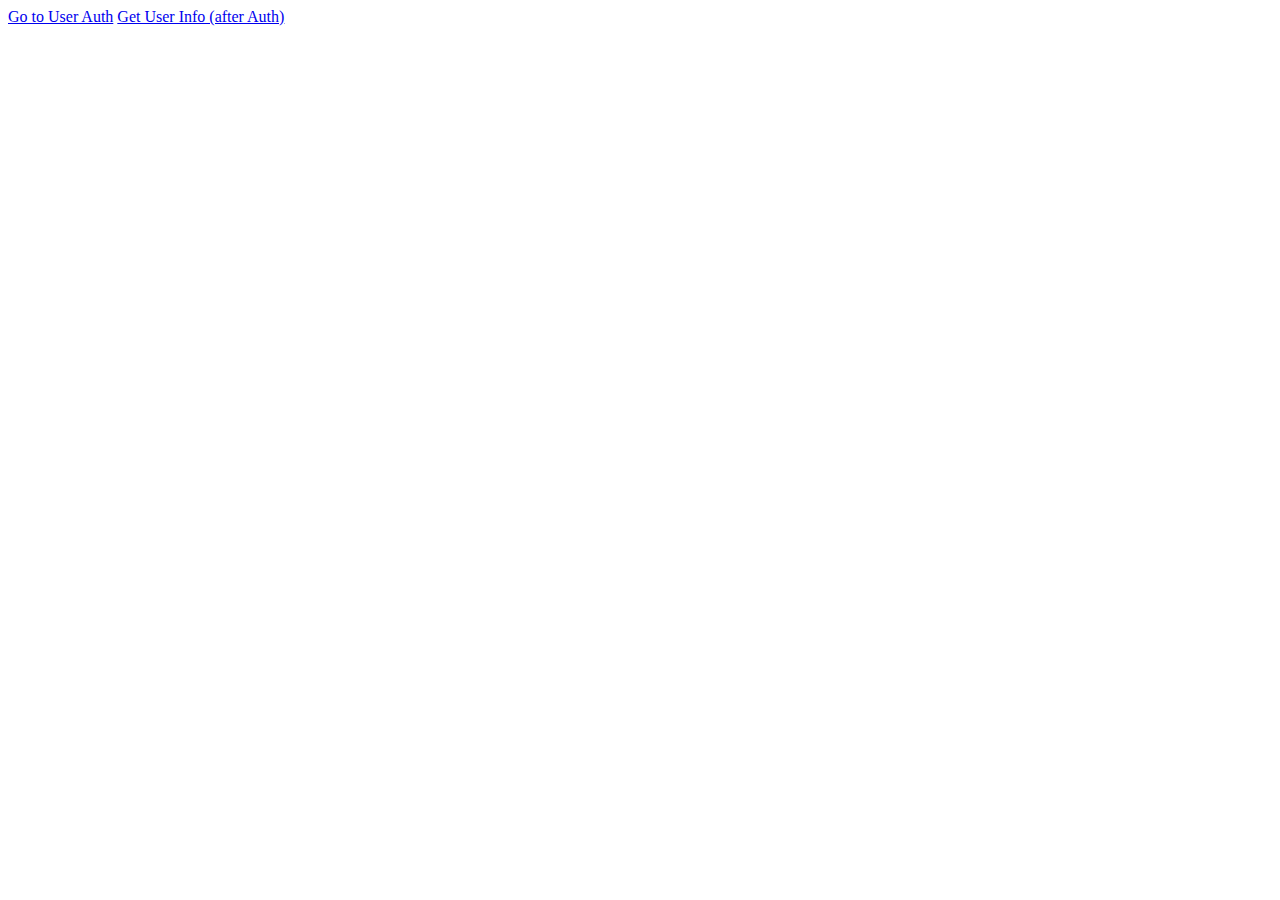
==== templates/index.html @ 14bfad2f "added get_user_test.html and relevant routes" ====
<!DOCTYPE html>
<html lang="en">
<head>
    <meta charset="UTF-8">
    <meta name="viewport" content="width=device-width, initial-scale=1">
    <title>Test</title>
</head>
<body>
    <a href="/auth">Go to User Auth</a>
    <a href="/user">Get User Info (after Auth)</a>
</body>
</html>
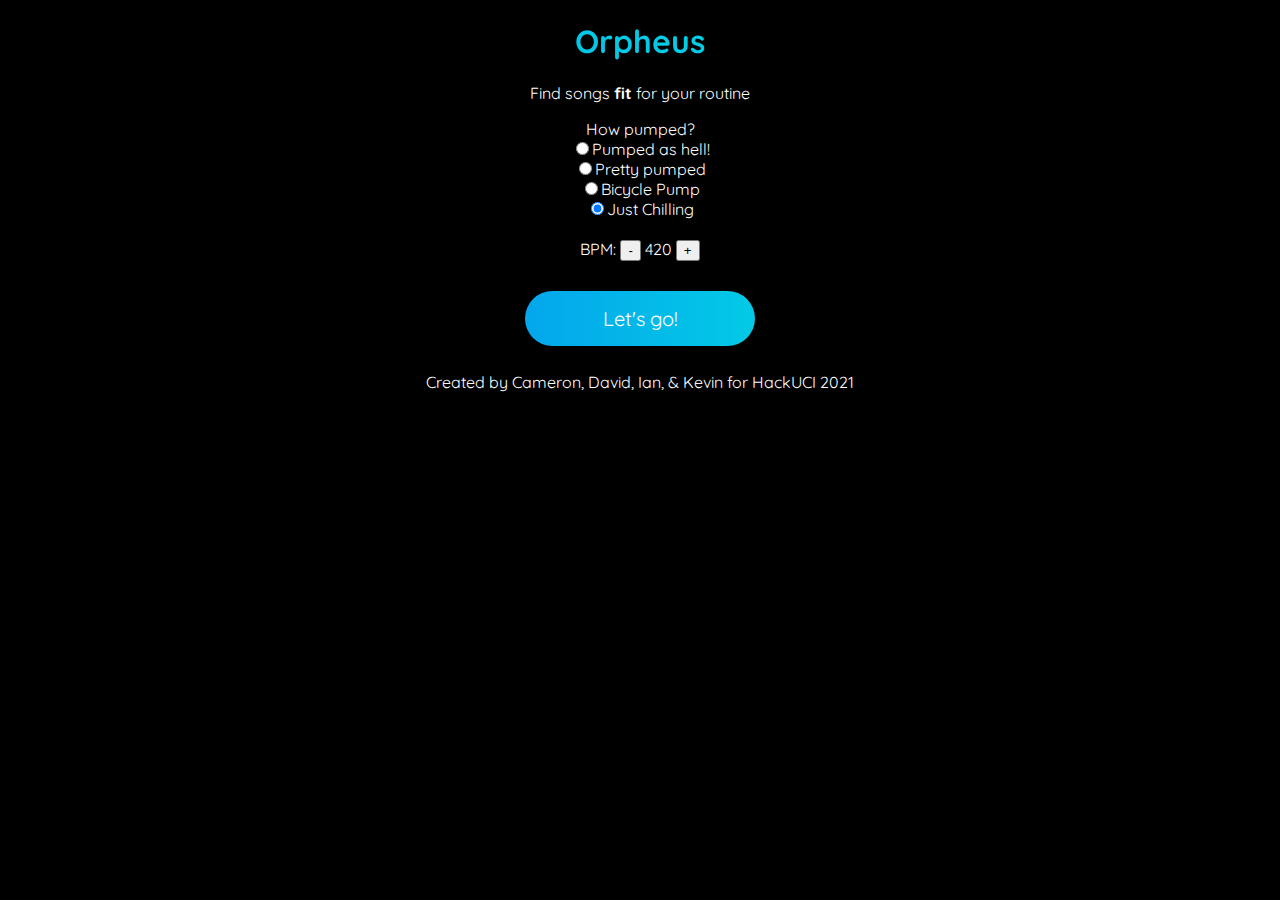
==== commit 08d2b656: "Added gradient to logotype & "Let's go!" button" ====
--- a/templates/index.html
+++ b/templates/index.html
@@ -1,12 +1,58 @@
-<!DOCTYPE html>
+<!doctype html>
 <html lang="en">
 <head>
     <meta charset="UTF-8">
-    <meta name="viewport" content="width=device-width, initial-scale=1">
-    <title>Test</title>
+    <meta name="viewport"
+          content="width=device-width, user-scalable=no, initial-scale=1.0, maximum-scale=1.0, minimum-scale=1.0">
+    <meta http-equiv="X-UA-Compatible" content="ie=edge">
+
+    <!-- Stylesheets -->
+    <link href="https://cdn.jsdelivr.net/npm/bootstrap@5.0.0-beta1/dist/css/bootstrap.min.css" rel="stylesheet" integrity="sha384-giJF6kkoqNQ00vy+HMDP7azOuL0xtbfIcaT9wjKHr8RbDVddVHyTfAAsrekwKmP1" crossorigin="anonymous">
+    <script src="https://cdn.jsdelivr.net/npm/bootstrap@5.0.0-beta1/dist/js/bootstrap.bundle.min.js" integrity="sha384-ygbV9kiqUc6oa4msXn9868pTtWMgiQaeYH7/t7LECLbyPA2x65Kgf80OJFdroafW" crossorigin="anonymous"></script>
+
+    <link rel="stylesheet" href="../static/main.css">
+
+    <link rel="preconnect" href="https://fonts.gstatic.com">
+    <link href="https://fonts.googleapis.com/css2?family=Quicksand:wght@400;500;700&display=swap" rel="stylesheet">
+
+    <title>Orpheus</title>
 </head>
 <body>
-    <a href="/auth">Go to User Auth</a>
-    <a href="/user">Get User Info (after Auth)</a>
+<h1 class="gradient-text">Orpheus</h1>
+<p>Find songs <b>fit</b> for your routine</p>
+
+<form action="/selections" method="post">
+    <div>
+        How pumped?
+        <div>
+            <input class="btn-check" type="radio" id="pumped_4" name="pumped" value="4"><label class="btn btn-secondary" for="pumped_4">Pumped as hell!</label>
+        </div>
+        <div>
+            <input class="btn-check" type="radio" id="pumped_3" name="pumped" value="3"><label class="btn btn-secondary" for="pumped_3">Pretty pumped</label>
+        </div>
+        <div>
+            <input class="btn-check" type="radio" id="pumped_2" name="pumped" value="2"><label class="btn btn-secondary" for="pumped_2">Bicycle Pump</label>
+        </div>
+        <div>
+            <input class="btn-check" type="radio" id="pumped_1" name="pumped" value="1" checked><label class="btn btn-secondary" for="pumped_1">Just Chilling</label>
+        </div>
+    </div>
+    <br>
+    <div id="bpm_selector">
+        BPM:
+        <button id="bpm_minus">-</button>
+        <span id="bpm_val">420</span>
+        <button id="bpm_plus">+</button>
+    </div>
+    <br>
+    <a class="gradient-button gradient-button-1">Let's go!</a>
+</form>
+
+<footer>
+    <div class="fixed-bottom">
+    <p>Created by Cameron, David, Ian, & Kevin for HackUCI 2021</p>
+    </div>
+</footer>
+
 </body>
 </html>--- a/static/main.css
+++ b/static/main.css
@@ -0,0 +1,47 @@
+body {
+    font-family: 'Quicksand', sans-serif;
+    background-color: black;
+    color: white;
+    text-align: center;
+}
+
+.gradient-text {
+
+}
+
+.gradient-text {
+    background-color: black;
+    background-image: linear-gradient(45deg, #04A6EC, #00EEE0);
+    background-size: 100%;
+    background-repeat: repeat;
+    -webkit-background-clip: text;
+    -webkit-text-fill-color: transparent;
+    -moz-background-clip: text;
+    -moz-text-fill-color: transparent;
+}
+
+
+.gradient-button {
+    margin: 10px;
+    font-size: 20px;
+    padding: 15px;
+    text-align: center;
+    transition: 0.5s;
+    background-size: 200% auto;
+    color: #FFF;
+    box-shadow: 0 0 20px #eee;
+    border-radius: 10px;
+    width: 200px;
+    box-shadow: 0 1px 3px rgba(0,0,0,0.12), 0 1px 2px rgba(0,0,0,0.24);
+    transition: all 0.3s cubic-bezier(.25,.8,.25,1);
+    cursor: pointer;
+    display: inline-block;
+    border-radius: 30px;
+}
+.gradient-button:hover{
+    box-shadow: 0 10px 20px rgba(0,0,0,0.19), 0 6px 6px rgba(0,0,0,0.23);
+    margin: 8px 10px 12px;
+}
+
+.gradient-button-1 {background-image: linear-gradient(to right, #04A6EC 0%, #00EEE0 100%)}
+.gradient-button-1:hover { background-position: right center; }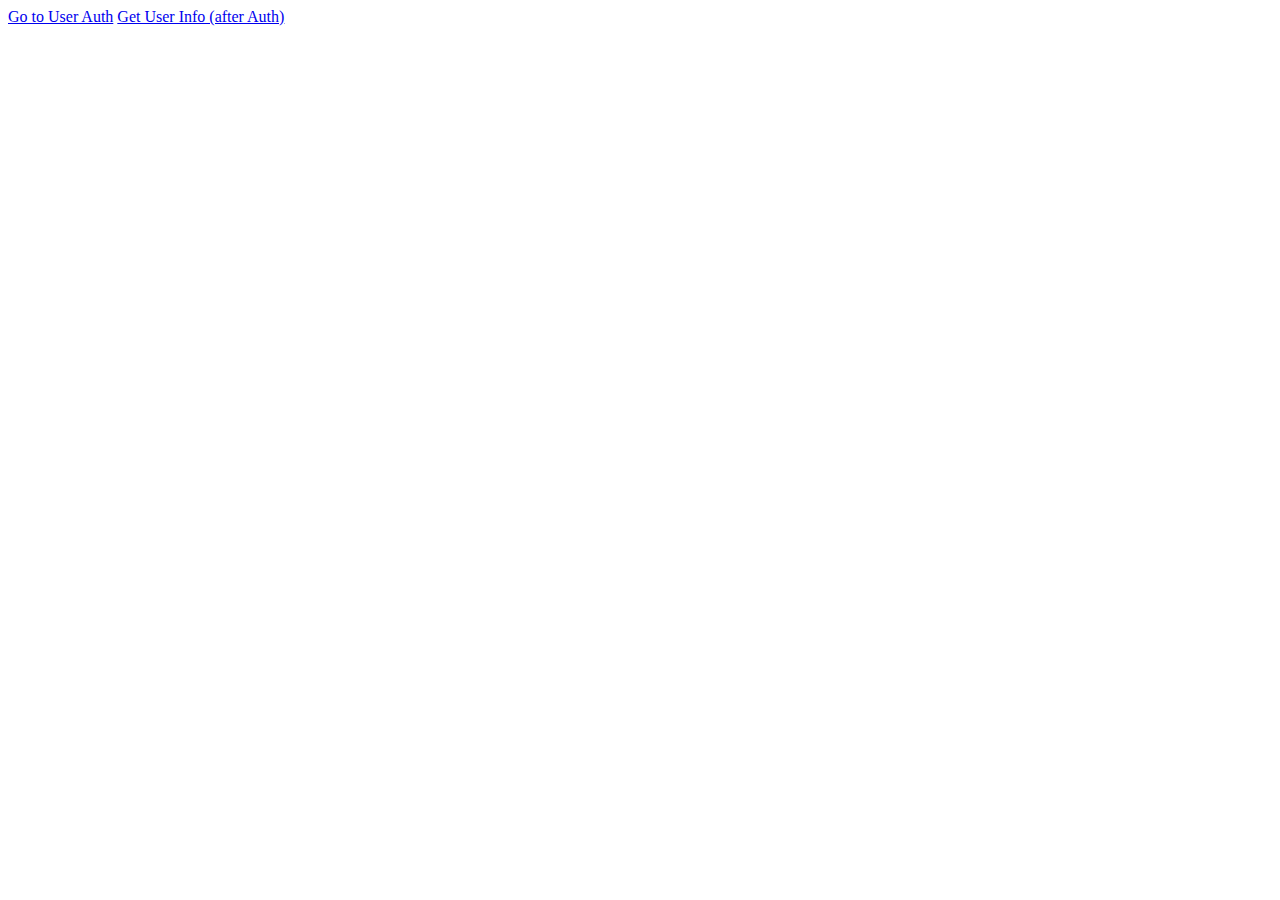
==== commit 14567e6d: "session saves auth_header, create playlist is functional" ====
--- a/templates/index.html
+++ b/templates/index.html
@@ -1,58 +1,12 @@
-<!doctype html>
+<!DOCTYPE html>
 <html lang="en">
 <head>
     <meta charset="UTF-8">
-    <meta name="viewport"
-          content="width=device-width, user-scalable=no, initial-scale=1.0, maximum-scale=1.0, minimum-scale=1.0">
-    <meta http-equiv="X-UA-Compatible" content="ie=edge">
-
-    <!-- Stylesheets -->
-    <link href="https://cdn.jsdelivr.net/npm/bootstrap@5.0.0-beta1/dist/css/bootstrap.min.css" rel="stylesheet" integrity="sha384-giJF6kkoqNQ00vy+HMDP7azOuL0xtbfIcaT9wjKHr8RbDVddVHyTfAAsrekwKmP1" crossorigin="anonymous">
-    <script src="https://cdn.jsdelivr.net/npm/bootstrap@5.0.0-beta1/dist/js/bootstrap.bundle.min.js" integrity="sha384-ygbV9kiqUc6oa4msXn9868pTtWMgiQaeYH7/t7LECLbyPA2x65Kgf80OJFdroafW" crossorigin="anonymous"></script>
-
-    <link rel="stylesheet" href="../static/main.css">
-
-    <link rel="preconnect" href="https://fonts.gstatic.com">
-    <link href="https://fonts.googleapis.com/css2?family=Quicksand:wght@400;500;700&display=swap" rel="stylesheet">
-
-    <title>Orpheus</title>
+    <meta name="viewport" content="width=device-width, initial-scale=1">
+    <title>Test</title>
 </head>
 <body>
-<h1 class="gradient-text">Orpheus</h1>
-<p>Find songs <b>fit</b> for your routine</p>
-
-<form action="/selections" method="post">
-    <div>
-        How pumped?
-        <div>
-            <input class="btn-check" type="radio" id="pumped_4" name="pumped" value="4"><label class="btn btn-secondary" for="pumped_4">Pumped as hell!</label>
-        </div>
-        <div>
-            <input class="btn-check" type="radio" id="pumped_3" name="pumped" value="3"><label class="btn btn-secondary" for="pumped_3">Pretty pumped</label>
-        </div>
-        <div>
-            <input class="btn-check" type="radio" id="pumped_2" name="pumped" value="2"><label class="btn btn-secondary" for="pumped_2">Bicycle Pump</label>
-        </div>
-        <div>
-            <input class="btn-check" type="radio" id="pumped_1" name="pumped" value="1" checked><label class="btn btn-secondary" for="pumped_1">Just Chilling</label>
-        </div>
-    </div>
-    <br>
-    <div id="bpm_selector">
-        BPM:
-        <button id="bpm_minus">-</button>
-        <span id="bpm_val">420</span>
-        <button id="bpm_plus">+</button>
-    </div>
-    <br>
-    <a class="gradient-button gradient-button-1">Let's go!</a>
-</form>
-
-<footer>
-    <div class="fixed-bottom">
-    <p>Created by Cameron, David, Ian, & Kevin for HackUCI 2021</p>
-    </div>
-</footer>
-
+    <a href="/auth">Go to User Auth</a>
+    <a href="/user/">Get User Info (after Auth)</a>
 </body>
 </html>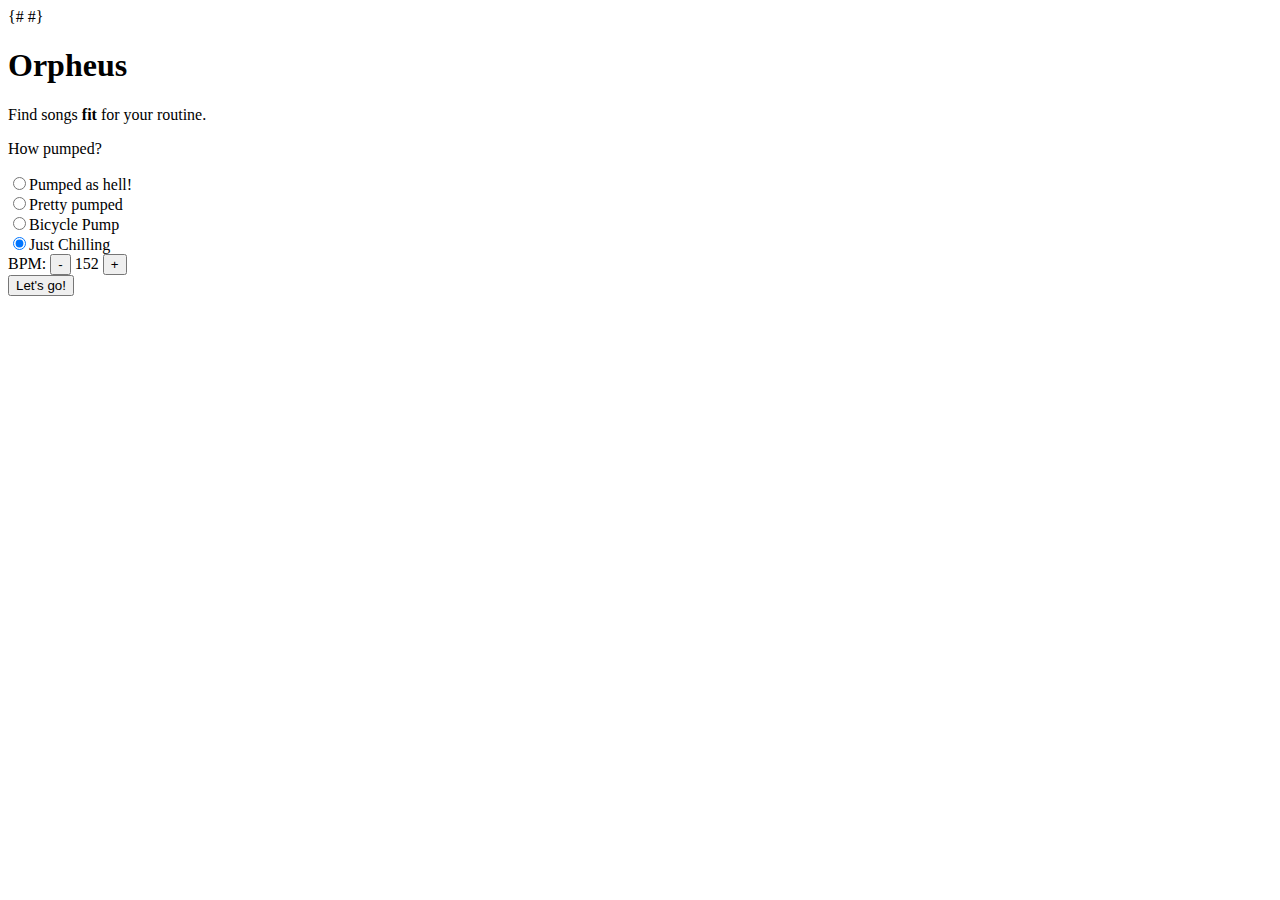
==== commit 851f5d26: "added javascript to BPM button" ====
--- a/templates/index.html
+++ b/templates/index.html
@@ -1,12 +1,53 @@
-<!DOCTYPE html>
+<!doctype html>
 <html lang="en">
 <head>
     <meta charset="UTF-8">
-    <meta name="viewport" content="width=device-width, initial-scale=1">
-    <title>Test</title>
+    <meta name="viewport"
+          content="width=device-width, user-scalable=no, initial-scale=1.0, maximum-scale=1.0, minimum-scale=1.0">
+    <meta http-equiv="X-UA-Compatible" content="ie=edge">
+
+    <!-- Stylesheets -->
+    <link href="https://cdn.jsdelivr.net/npm/bootstrap@5.0.0-beta1/dist/css/bootstrap.min.css" rel="stylesheet" integrity="sha384-giJF6kkoqNQ00vy+HMDP7azOuL0xtbfIcaT9wjKHr8RbDVddVHyTfAAsrekwKmP1" crossorigin="anonymous">
+    <script src="https://cdn.jsdelivr.net/npm/bootstrap@5.0.0-beta1/dist/js/bootstrap.bundle.min.js" integrity="sha384-ygbV9kiqUc6oa4msXn9868pTtWMgiQaeYH7/t7LECLbyPA2x65Kgf80OJFdroafW" crossorigin="anonymous"></script>
+
+    <link rel="stylesheet" href="../static/styles.css">
+{#    <link rel="script" href="../static/scripts.js">#}
+    <script type="text/javascript" src="../static/scripts.js"></script>
+    <link rel="preconnect" href="https://fonts.gstatic.com">
+    <link href="https://fonts.googleapis.com/css2?family=Quicksand:wght@300;400;500;600;700&display=swap" rel="stylesheet">
+
+    <title>Orpheus</title>
 </head>
 <body>
-    <a href="/auth">Go to User Auth</a>
-    <a href="/user/">Get User Info (after Auth)</a>
+    <h1 id="title">Orpheus</h1>
+    <p id="catchphrase">Find songs <strong>fit</strong> for your routine.</p>
+
+    <form action="/selections" method="post">
+        <div id="pumped_radio">
+            <p>How pumped?</p>
+            <div>
+                <input class="btn-check" type="radio" id="pumped_4" name="pumped" value="4"><label class="btn btn-secondary" for="pumped_4">Pumped as hell!</label>
+            </div>
+            <div>
+                <input class="btn-check" type="radio" id="pumped_3" name="pumped" value="3"><label class="btn btn-secondary" for="pumped_3">Pretty pumped</label>
+            </div>
+            <div>
+                <input class="btn-check" type="radio" id="pumped_2" name="pumped" value="2"><label class="btn btn-secondary" for="pumped_2">Bicycle Pump</label>
+            </div>
+            <div>
+                <input class="btn-check" type="radio" id="pumped_1" name="pumped" value="1" checked><label class="btn btn-secondary" for="pumped_1">Just Chilling</label>
+            </div>
+        </div>
+
+        <div id="bpm_selector">
+            <span>BPM:</span>
+            <button type="button" onClick="onClickDecBPM()" class="circle" id="bpm_minus">-</button>
+            <span id="bpm_val">152</span>
+            <button type="button" onClick="onClickIncBPM()" class="circle" id="bpm_plus">+</button>
+        </div>
+
+        <button class="submit">Let's go!</button>
+    </form>
+    <script type="text/javascript" src="../static/scripts.js"></script>
 </body>
 </html>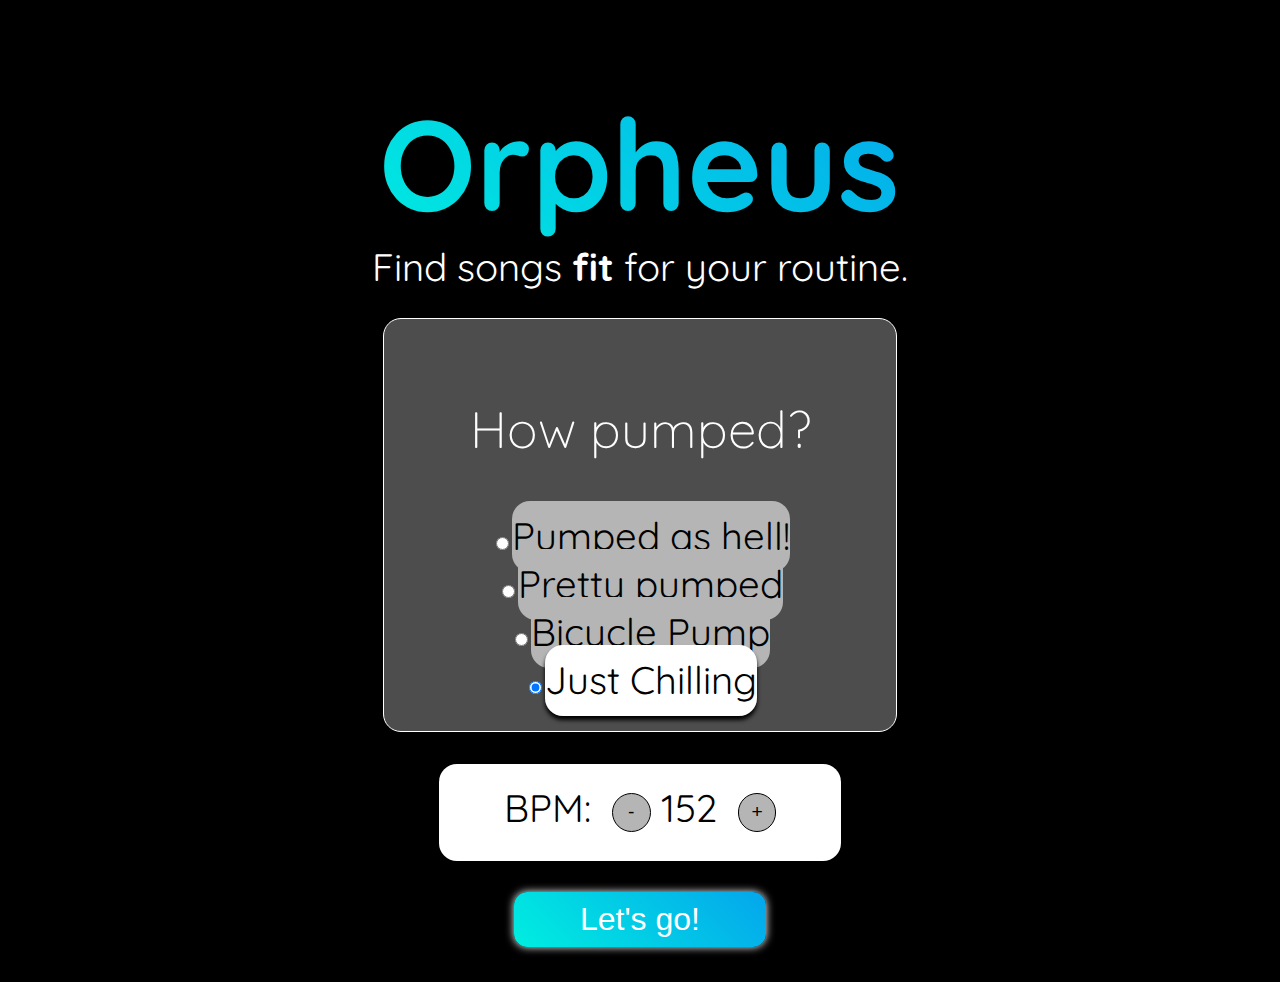
==== commit 89ee7721: "Merge remote-tracking branch 'origin/UI' into UI" ====
--- a/templates/index.html
+++ b/templates/index.html
@@ -11,8 +11,8 @@
     <script src="https://cdn.jsdelivr.net/npm/bootstrap@5.0.0-beta1/dist/js/bootstrap.bundle.min.js" integrity="sha384-ygbV9kiqUc6oa4msXn9868pTtWMgiQaeYH7/t7LECLbyPA2x65Kgf80OJFdroafW" crossorigin="anonymous"></script>
 
     <link rel="stylesheet" href="../static/styles.css">
-{#    <link rel="script" href="../static/scripts.js">#}
-    <script type="text/javascript" src="../static/scripts.js"></script>
+    <link rel="script" href="../static/scripts.js">
+
     <link rel="preconnect" href="https://fonts.gstatic.com">
     <link href="https://fonts.googleapis.com/css2?family=Quicksand:wght@300;400;500;600;700&display=swap" rel="stylesheet">
 
@@ -41,9 +41,9 @@
 
         <div id="bpm_selector">
             <span>BPM:</span>
-            <button type="button" onClick="onClickDecBPM()" class="circle" id="bpm_minus">-</button>
+            <button type="button" onClick="onClickDecBPM()" class="circle btn btn-primary" id="bpm_minus">-</button>
             <span id="bpm_val">152</span>
-            <button type="button" onClick="onClickIncBPM()" class="circle" id="bpm_plus">+</button>
+            <button type="button" onClick="onClickIncBPM()" class="circle btn btn-primary" id="bpm_plus">+</button>
         </div>
 
         <button class="submit">Let's go!</button>
--- a/static/styles.css
+++ b/static/styles.css
@@ -0,0 +1,107 @@
+body {
+    font-family: 'Quicksand', sans-serif;
+    background-color: black;
+    color: white;
+    text-align: center;
+    align-content: center;
+}
+
+
+#title {
+    font-size: 10vmax;
+    width: 48vw;
+    margin: 75px auto 0 auto;
+    background: -webkit-linear-gradient(45deg, #00EEE0, #04A6EC);
+    -webkit-background-clip: text;
+    -webkit-text-fill-color: transparent;
+}
+
+#catchphrase {
+    font-size: 3vw;
+    width: fit-content;
+    margin: auto;
+}
+
+div p {
+    font-size: 4vw;
+    font-weight: lighter;
+}
+
+#pumped_radio {
+    border: .2vmin solid white;
+    border-radius: 2vmin;
+    width: 40vw;
+    height: 50%;
+    margin: 3vh auto;
+    background-color: rgba(255, 255, 255, .3);
+    padding: 3vh 0;
+}
+
+.btn {
+    background-color: #b5b5b5;
+    color: black;
+    font-size: 3vw;
+    border-radius: 2vmin;
+    width: 80%;
+    padding: 1.25vh 0;
+    margin: 2vmin 0;
+}
+
+.btn-check:checked+.btn-secondary {
+    background-color: white;
+    color: black;
+    box-shadow: 0 4px 4px black;
+}
+
+#bpm_selector {
+    background-color: white;
+    color: black;
+    width: 30%;
+    margin: 3.5vh auto;
+    padding: 1.25vh;
+    border-radius: 2vmin;
+    font-size: 3vw;
+}
+
+#bpm_selector span {
+    margin-right: 3%;
+}
+
+#bpm {
+    border: none;
+    width: 5vw;
+    padding: 0;
+    margin: 0;
+    background: transparent;
+    text-align: center;
+}
+
+.circle {
+    border-radius: 100%;
+    padding: 0;
+    border: solid black 1px;
+    /*margin: auto;*/
+    height: 3vw;
+    width: 3vw;
+    font-size: 1.5vw;
+    vertical-align: middle;
+}
+
+.submit {
+    background: -webkit-linear-gradient(45deg, #00EEE0, #04A6EC);
+    color: white;
+    border: 0;
+    border-radius: 1.5vmin;
+    width: 20%;
+    padding: 1vh;
+    margin-bottom: 3vh;
+    font-size: 2.5vw;
+    box-shadow: 0 0 .25em 0 white;
+    transition: width .25s, padding .25s, box-shadow .75s;
+}
+
+.submit:hover {
+    width: 21%;
+    padding: 1.1vh;
+    box-shadow: 0 0 2em 0 white;
+}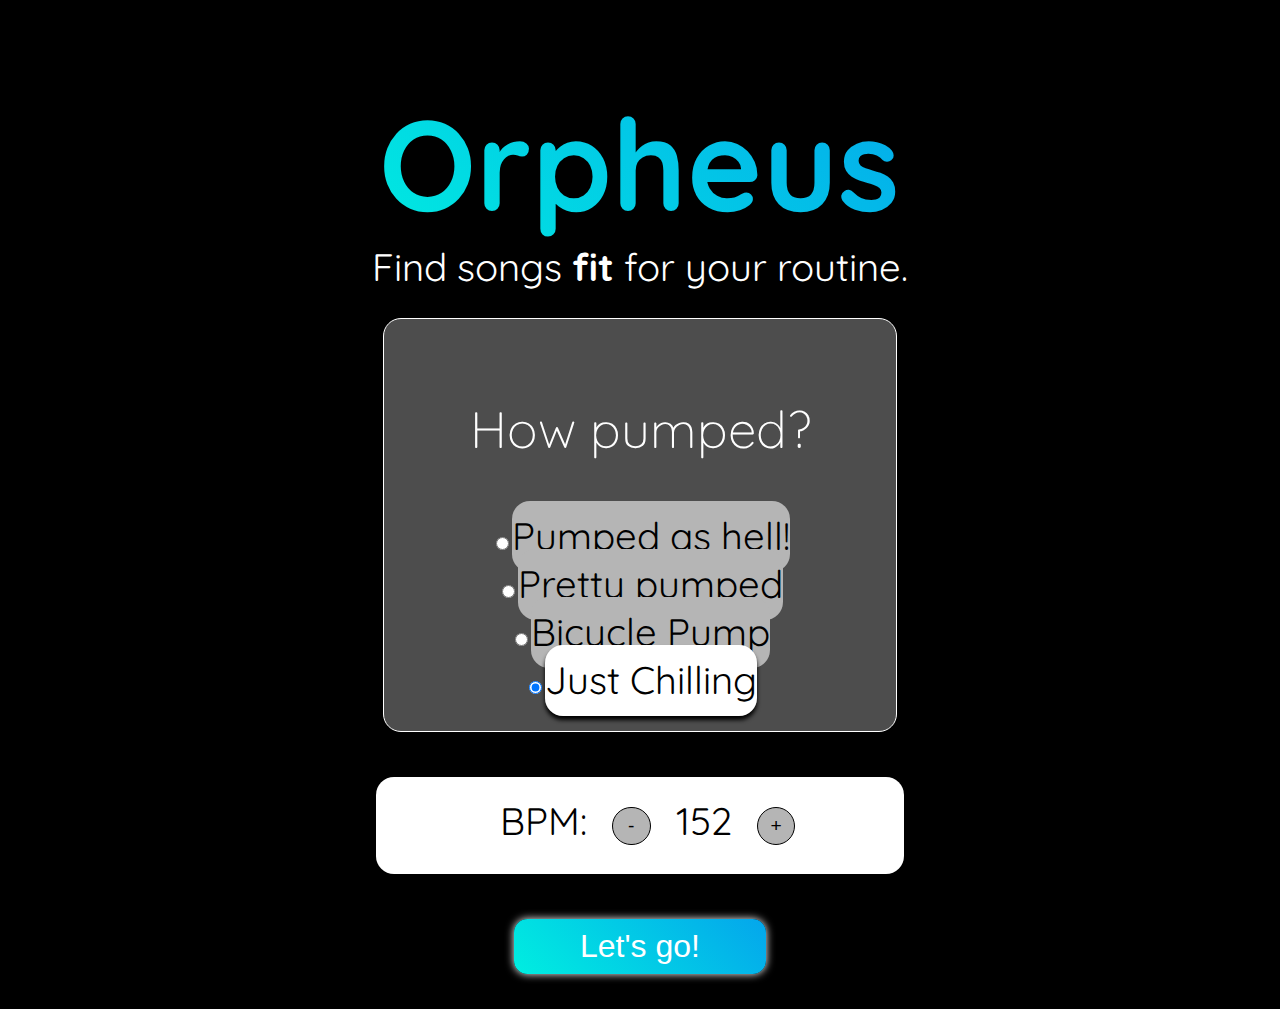
==== commit 09a38e15: "fixed??? bpm button css, buttons change position when BPM value changes length" ====
--- a/templates/index.html
+++ b/templates/index.html
@@ -22,7 +22,7 @@
     <h1 id="title">Orpheus</h1>
     <p id="catchphrase">Find songs <strong>fit</strong> for your routine.</p>
 
-    <form action="/selections" method="post">
+    <form id="selection_form" action="/selections" method="post">
         <div id="pumped_radio">
             <p>How pumped?</p>
             <div>
@@ -41,9 +41,9 @@
 
         <div id="bpm_selector">
             <span>BPM:</span>
-            <button type="button" onClick="onClickDecBPM()" class="circle btn btn-primary" id="bpm_minus">-</button>
+            <button type="button" onClick="onClickDecBPM()" class="circle btn btn-primary btn-bpm" id="bpm_minus">-</button>
             <span id="bpm_val">152</span>
-            <button type="button" onClick="onClickIncBPM()" class="circle btn btn-primary" id="bpm_plus">+</button>
+            <button type="button" onClick="onClickIncBPM()" class="circle btn btn-primary btn-bpm" id="bpm_plus">+</button>
         </div>
 
         <button class="submit">Let's go!</button>
--- a/static/styles.css
+++ b/static/styles.css
@@ -47,6 +47,11 @@
     margin: 2vmin 0;
 }
 
+/*form#selection_form div#bpm_selector button#bpm_minus {*/
+/*    color:red;*/
+/*    width: 100%;*/
+/*}*/
+
 .btn-check:checked+.btn-secondary {
     background-color: white;
     color: black;
@@ -56,15 +61,21 @@
 #bpm_selector {
     background-color: white;
     color: black;
-    width: 30%;
-    margin: 3.5vh auto;
+    width: 40%;
+    margin: 5vh auto;
     padding: 1.25vh;
     border-radius: 2vmin;
     font-size: 3vw;
 }
 
 #bpm_selector span {
+    margin-left: 3%;
     margin-right: 3%;
+    width:20vh;
+}
+
+form#selection_form div#bpm_selector span#bpm_val {
+    width: 15vh;
 }
 
 #bpm {
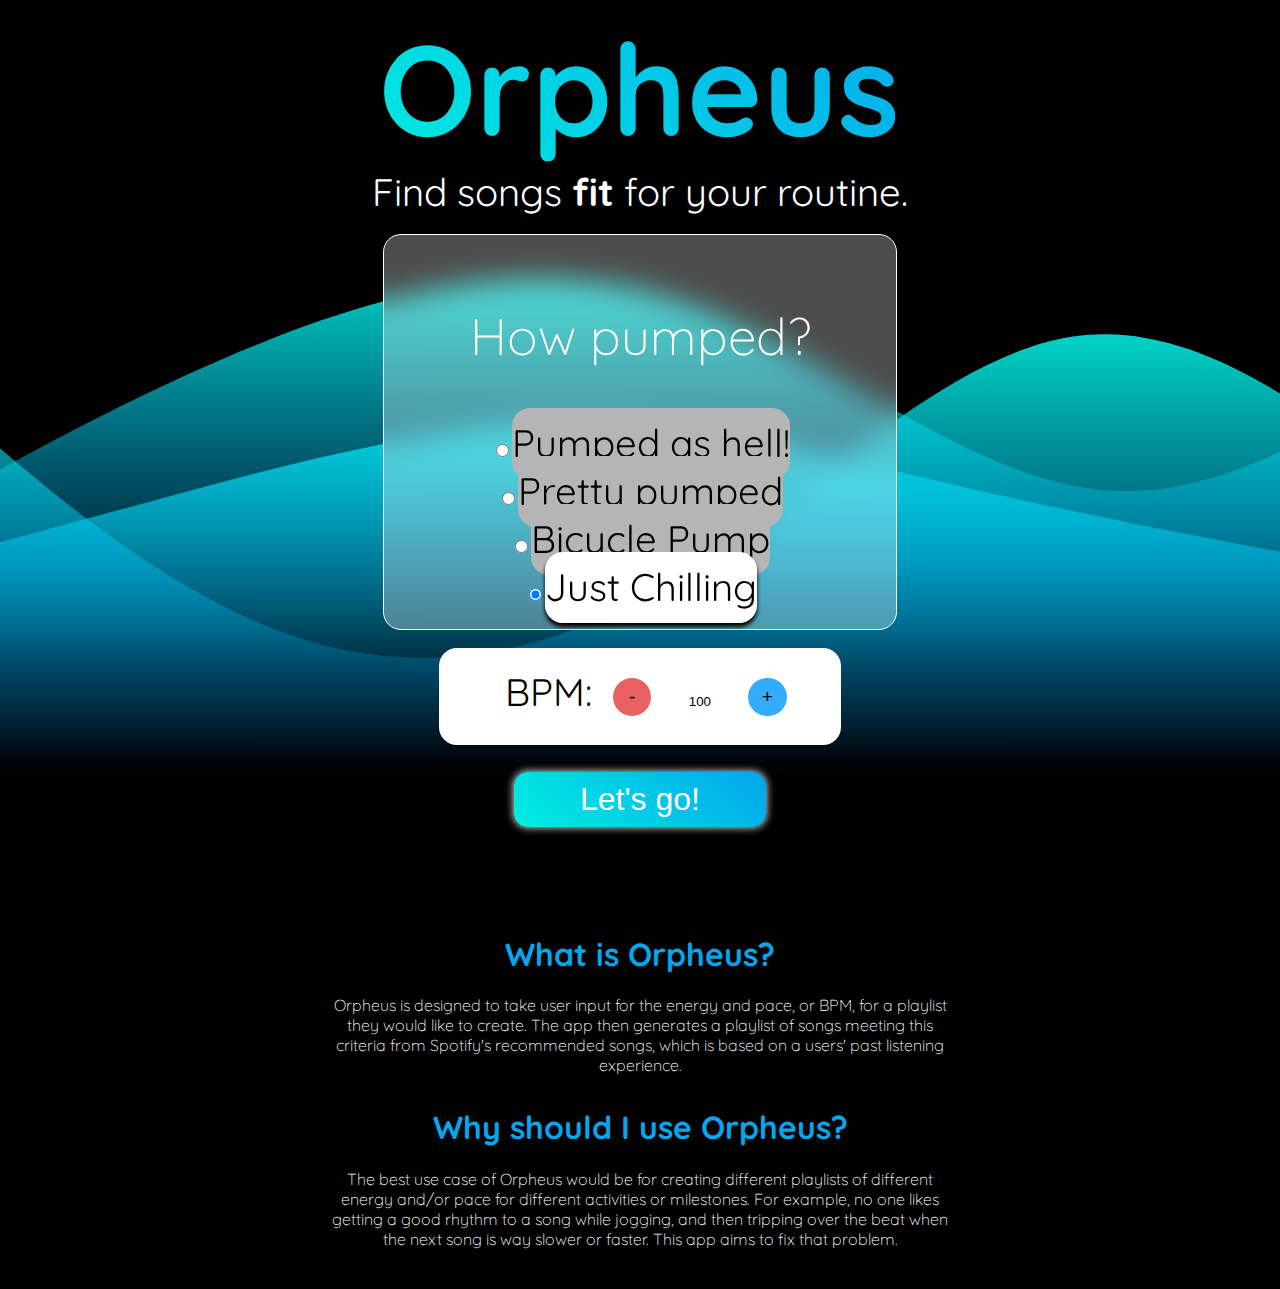
==== commit a883a90d: "Added basic app description and fixed some scaling on smaller displays" ====
--- a/templates/index.html
+++ b/templates/index.html
@@ -12,6 +12,7 @@
 
     <link rel="stylesheet" href="../static/styles.css">
     <link rel="script" href="../static/scripts.js">
+    <link rel="stylesheet" href="../static/fontawesome/css/all.css">
 
     <link rel="preconnect" href="https://fonts.gstatic.com">
     <link href="https://fonts.googleapis.com/css2?family=Quicksand:wght@300;400;500;600;700&display=swap" rel="stylesheet">
@@ -22,7 +23,7 @@
     <h1 id="title">Orpheus</h1>
     <p id="catchphrase">Find songs <strong>fit</strong> for your routine.</p>
 
-    <form id="selection_form" action="/selections" method="post">
+    <form action="/selections" method="post">
         <div id="pumped_radio">
             <p>How pumped?</p>
             <div>
@@ -41,13 +42,34 @@
 
         <div id="bpm_selector">
             <span>BPM:</span>
-            <button type="button" onClick="onClickDecBPM()" class="circle btn btn-primary btn-bpm" id="bpm_minus">-</button>
-            <span id="bpm_val">152</span>
-            <button type="button" onClick="onClickIncBPM()" class="circle btn btn-primary btn-bpm" id="bpm_plus">+</button>
+            <button type="button" class="circle btn btn-primary" id="bpm_minus" onclick="decreaseBPM()">-</button>
+            <input type="text" id="bpm" name="bpm" value="100" inputmode="numeric" pattern="[0-9]*"><label for="bpm"></label>
+            <button type="button" class="circle btn btn-primary" id="bpm_plus" onclick="increaseBPM()">+</button>
         </div>
 
         <button class="submit">Let's go!</button>
     </form>
+
+    <i class="fas fa-arrow-down"></i>
+
+    <div id="app-desc-container">
+        <div>
+            <h1>What is Orpheus?</h1>
+            <h4>Orpheus is designed to take user input for the energy and pace,
+                or BPM, for a playlist they would like to create. The app then generates a playlist of songs meeting
+                this criteria from Spotify's recommended songs, which is based on a users' past listening experience.
+            </h4>
+        </div>
+        <div>
+            <h1>Why should I use Orpheus?</h1>
+            <h4>The best use case of Orpheus would be for creating different playlists of different energy and/or pace
+                for different activities or milestones. For example, no one likes getting a good rhythm to a song while
+                jogging, and then tripping over the beat when the next song is way slower or faster. This app aims to
+                fix that problem.
+            </h4>
+        </div>
+    </div>
+
     <script type="text/javascript" src="../static/scripts.js"></script>
 </body>
 </html>--- a/static/styles.css
+++ b/static/styles.css
@@ -4,13 +4,17 @@
     color: white;
     text-align: center;
     align-content: center;
+    background-image: url("../static/src/Background Waves.svg");
+    background-position: 50% 30vh;
+    background-size: contain;
+    background-repeat: no-repeat;
 }
 
 
 #title {
-    font-size: 10vmax;
+    font-size: 10vw;
     width: 48vw;
-    margin: 75px auto 0 auto;
+    margin: 0 auto 0 auto;
     background: -webkit-linear-gradient(45deg, #00EEE0, #04A6EC);
     -webkit-background-clip: text;
     -webkit-text-fill-color: transparent;
@@ -32,9 +36,10 @@
     border-radius: 2vmin;
     width: 40vw;
     height: 50%;
-    margin: 3vh auto;
+    margin: 2vh auto;
     background-color: rgba(255, 255, 255, .3);
-    padding: 3vh 0;
+    backdrop-filter: blur(15px);
+    padding: 2vh 0;
 }
 
 .btn {
@@ -42,27 +47,24 @@
     color: black;
     font-size: 3vw;
     border-radius: 2vmin;
+    border: none;
     width: 80%;
     padding: 1.25vh 0;
     margin: 2vmin 0;
 }
 
-/*form#selection_form div#bpm_selector button#bpm_minus {*/
-/*    color:red;*/
-/*    width: 100%;*/
-/*}*/
-
 .btn-check:checked+.btn-secondary {
     background-color: white;
     color: black;
     box-shadow: 0 4px 4px black;
+    border: none;
 }
 
 #bpm_selector {
     background-color: white;
     color: black;
-    width: 40%;
-    margin: 5vh auto;
+    width: 30%;
+    margin: 2vh auto;
     padding: 1.25vh;
     border-radius: 2vmin;
     font-size: 3vw;
@@ -71,16 +73,27 @@
 #bpm_selector span {
     margin-left: 3%;
     margin-right: 3%;
-    width:20vh;
 }
 
-form#selection_form div#bpm_selector span#bpm_val {
-    width: 15vh;
+#bpm_selector input:hover {
+    color: #70d3ff;
+}
+
+#bpm_selector #bpm_minus {
+    background-color: #EA6161;
+}
+
+#bpm_selector #bpm_plus {
+    background-color: #32ACFD;
+}
+
+#bpm_selector button {
+    border: none;
 }
 
 #bpm {
     border: none;
-    width: 5vw;
+    width: 6vw;
     padding: 0;
     margin: 0;
     background: transparent;
@@ -105,7 +118,8 @@
     border-radius: 1.5vmin;
     width: 20%;
     padding: 1vh;
-    margin-bottom: 3vh;
+    margin-bottom: 2vh;
+    margin-top: 1vh;
     font-size: 2.5vw;
     box-shadow: 0 0 .25em 0 white;
     transition: width .25s, padding .25s, box-shadow .75s;
@@ -115,4 +129,29 @@
     width: 21%;
     padding: 1.1vh;
     box-shadow: 0 0 2em 0 white;
+}
+
+i {
+    color: #737373;
+    margin: 1.5rem auto;
+    font-size: 2rem;
+}
+
+#app-desc-container {
+    height: fit-content;
+    margin-top: 7%;
+    text-align: center;
+}
+
+#app-desc-container h1 {
+    color: #04A6EC;
+}
+
+#app-desc-container div {
+    width: 50%;
+    margin: 2rem auto;
+}
+
+#app-desc-container h4 {
+    font-weight: lighter;
 }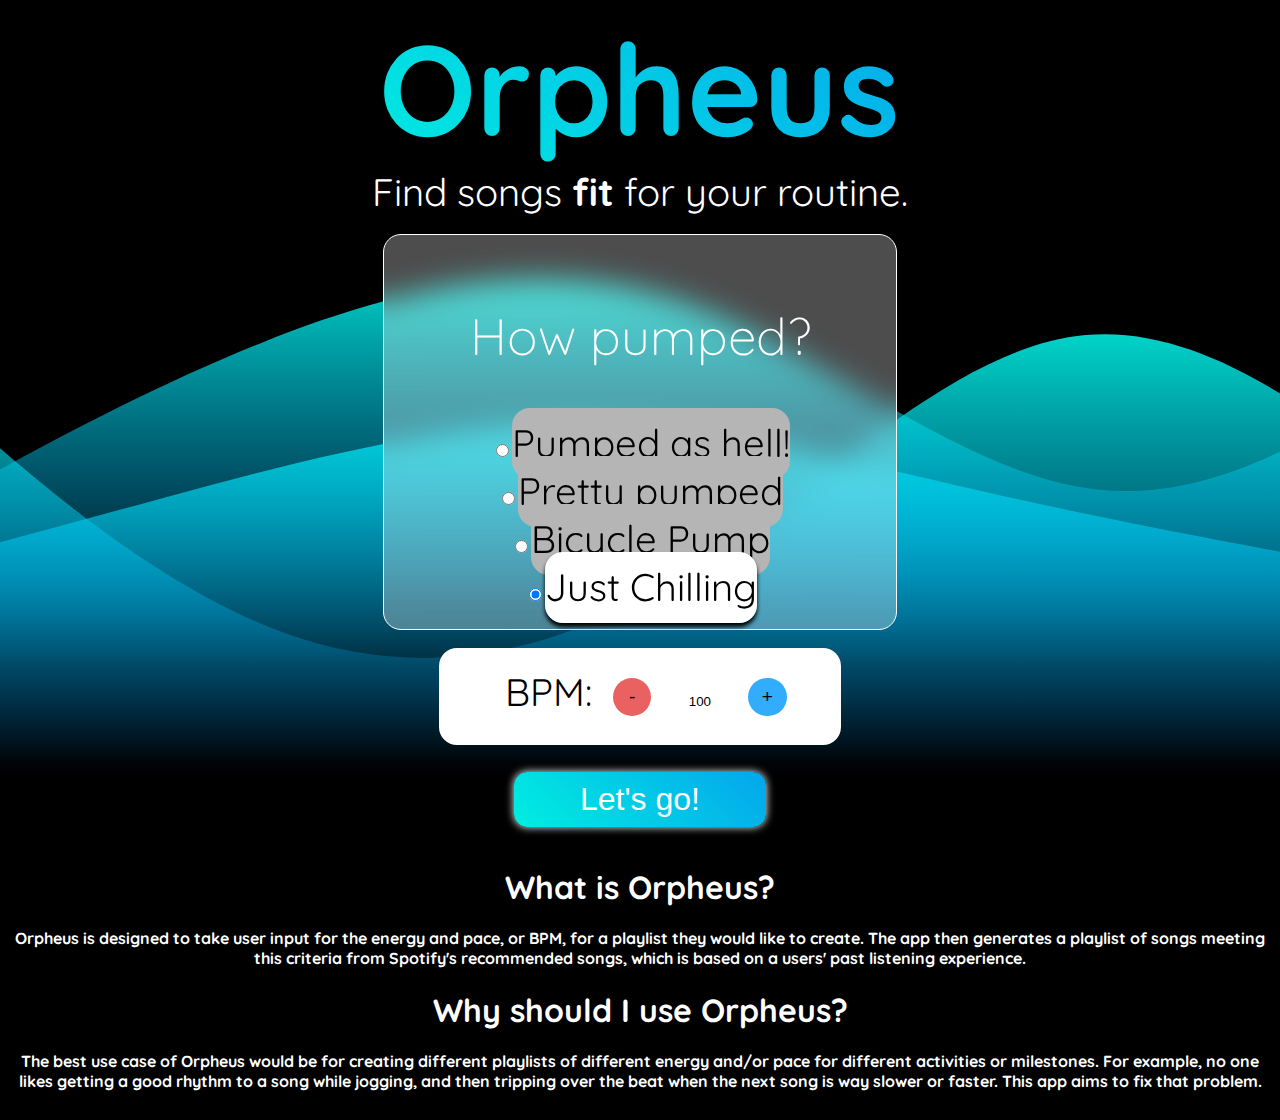
==== commit 155f6005: "Added good practice implementation of bpm val modification to satisfy CSP" ====
--- a/templates/index.html
+++ b/templates/index.html
@@ -11,7 +11,6 @@
     <script src="https://cdn.jsdelivr.net/npm/bootstrap@5.0.0-beta1/dist/js/bootstrap.bundle.min.js" integrity="sha384-ygbV9kiqUc6oa4msXn9868pTtWMgiQaeYH7/t7LECLbyPA2x65Kgf80OJFdroafW" crossorigin="anonymous"></script>
 
     <link rel="stylesheet" href="../static/styles.css">
-    <link rel="script" href="../static/scripts.js">
     <link rel="stylesheet" href="../static/fontawesome/css/all.css">
 
     <link rel="preconnect" href="https://fonts.gstatic.com">
@@ -42,27 +41,28 @@
 
         <div id="bpm_selector">
             <span>BPM:</span>
-            <button type="button" class="circle btn btn-primary" id="bpm_minus" onclick="decreaseBPM()">-</button>
+            <script src="../static/scripts.js"></script>
+            <button type="button" class="circle btn btn-primary" id="bpm_minus">-</button>
             <input type="text" id="bpm" name="bpm" value="100" inputmode="numeric" pattern="[0-9]*"><label for="bpm"></label>
-            <button type="button" class="circle btn btn-primary" id="bpm_plus" onclick="increaseBPM()">+</button>
+            <button type="button" class="circle btn btn-primary" id="bpm_plus">+</button>
         </div>
 
         <button class="submit">Let's go!</button>
     </form>
 
-    <i class="fas fa-arrow-down"></i>
+    <i id="arrow-to-desc" class="fas fa-arrow-down"></i>
 
-    <div id="app-desc-container">
-        <div>
-            <h1>What is Orpheus?</h1>
-            <h4>Orpheus is designed to take user input for the energy and pace,
+    <div id="app-desc">
+        <div class="app-desc-container">
+            <h1 class="app-desc-title">What is Orpheus?</h1>
+            <h4 class="app-desc-content">Orpheus is designed to take user input for the energy and pace,
                 or BPM, for a playlist they would like to create. The app then generates a playlist of songs meeting
                 this criteria from Spotify's recommended songs, which is based on a users' past listening experience.
             </h4>
         </div>
-        <div>
-            <h1>Why should I use Orpheus?</h1>
-            <h4>The best use case of Orpheus would be for creating different playlists of different energy and/or pace
+        <div class="app-desc-container">
+            <h1 class="app-desc-title">Why should I use Orpheus?</h1>
+            <h4 class="app-desc-content">The best use case of Orpheus would be for creating different playlists of different energy and/or pace
                 for different activities or milestones. For example, no one likes getting a good rhythm to a song while
                 jogging, and then tripping over the beat when the next song is way slower or faster. This app aims to
                 fix that problem.
